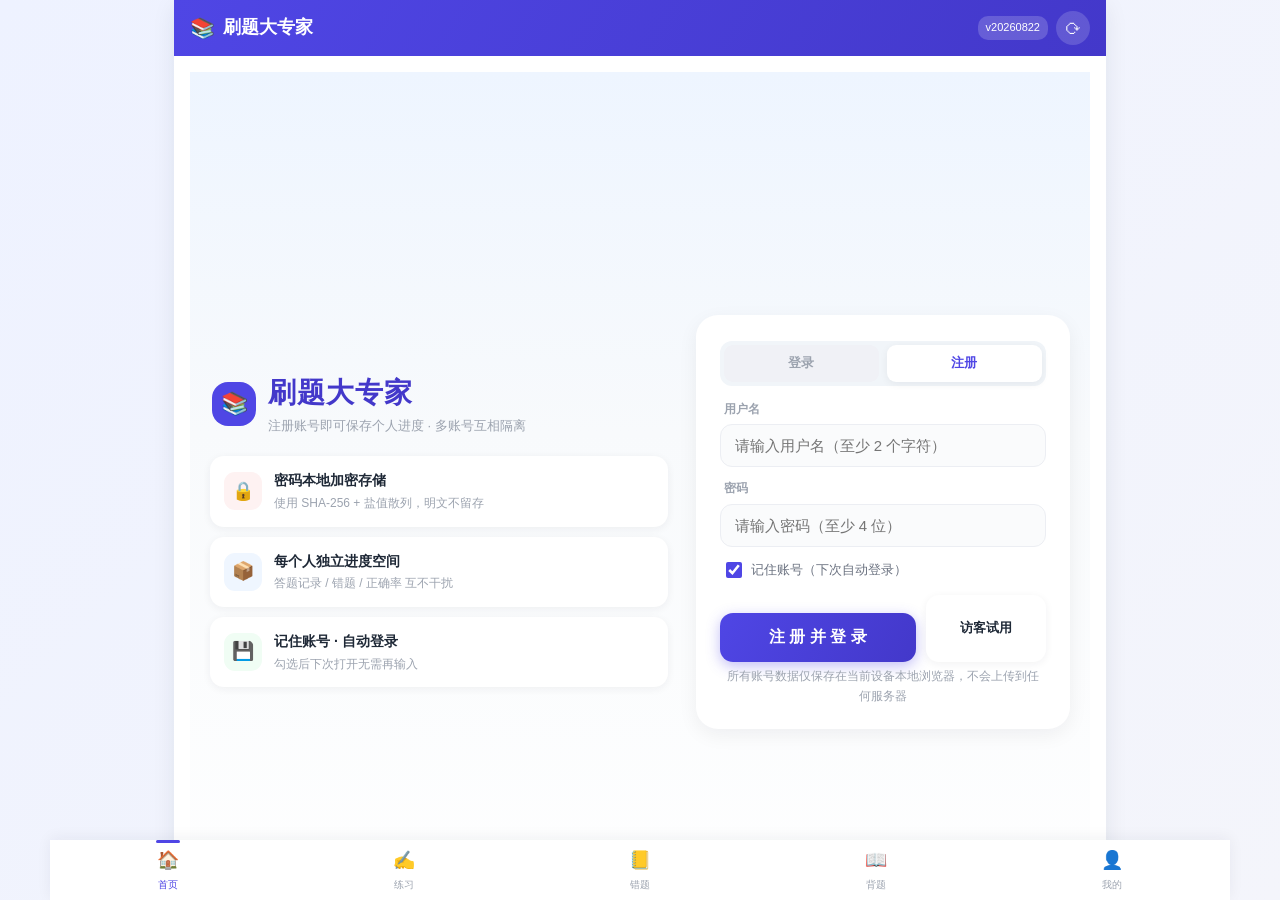
==== index.html @ a9d8f818 "feat: 我的账号中心 + 跨设备导出/导入 JSON + PC ≥1100px 全页面多列加宽（首页/配置/结果/错题/背题）+ sw v5 清缓存" ====
<!DOCTYPE html>
<html lang="zh-CN">
<head>
<meta charset="UTF-8">
<meta name="viewport" content="width=device-width, initial-scale=1.0, maximum-scale=1.0, user-scalable=no, viewport-fit=cover">
<meta name="theme-color" content="#4f46e5">
<meta name="apple-mobile-web-app-capable" content="yes">
<meta name="apple-mobile-web-app-status-bar-style" content="black-translucent">
<meta name="apple-mobile-web-app-title" content="刷题大专家">
<link rel="manifest" href="manifest.webmanifest">
<link rel="icon" href="data:image/svg+xml,<svg xmlns='http://www.w3.org/2000/svg' viewBox='0 0 100 100'><text y='.9em' font-size='90'>📚</text></svg>">
<title>刷题大专家</title>
<link rel="stylesheet" href="style.css">
</head>
<body>
<div id="app">
  <!-- 顶部栏 -->
  <header class="topbar">
    <div class="brand"><span class="logo">📚</span><span class="brand-name">刷题大专家</span></div>
    <div class="top-actions">
      <span id="db-version" class="version-tag" title="题库版本">v—</span>
      <span id="user-tag" class="version-tag" title="当前账号" style="display:none">访客</span>
      <button id="btn-sync" class="icon-btn" title="检查更新">⟳</button>
    </div>
  </header>

  <!-- 启动加载 -->
  <section id="view-splash" class="view active">
    <div class="splash">
      <div class="splash-ring"></div>
      <div class="splash-text" id="splash-text">正在加载题库…</div>
    </div>
  </section>

  <!-- 登录/注册页 -->
  <section id="view-login" class="view">
    <div class="acc-wrap">
      <div class="acc-grid">
        <div>
          <div class="acc-logo">
            <div class="li-ic">📚</div>
            <h1>刷题大专家<small>注册账号即可保存个人进度 · 多账号互相隔离</small></h1>
          </div>
          <div class="list-card" style="margin-top:14px">
            <div class="list-item"><div class="li-ic" style="background:#fef2f2">🔒</div><div class="li-main"><div class="li-title">密码本地加密存储</div><div class="li-sub">使用 SHA-256 + 盐值散列，明文不留存</div></div></div>
            <div class="list-item"><div class="li-ic" style="background:#eff6ff">📦</div><div class="li-main"><div class="li-title">每个人独立进度空间</div><div class="li-sub">答题记录 / 错题 / 正确率 互不干扰</div></div></div>
            <div class="list-item"><div class="li-ic" style="background:#f0fdf4">💾</div><div class="li-main"><div class="li-title">记住账号 · 自动登录</div><div class="li-sub">勾选后下次打开无需再输入</div></div></div>
          </div>
        </div>
        <div>
          <div class="acc-card">
            <div class="mode-tabs">
              <span class="chip active" data-mode="login">登录</span>
              <span class="chip" data-mode="register">注册</span>
            </div>
            <div class="acc-field">
              <label>用户名</label>
              <input id="acc-user" type="text" placeholder="请输入用户名（至少 2 个字符）" autocomplete="username">
            </div>
            <div class="acc-field">
              <label>密码</label>
              <input id="acc-pwd" type="password" placeholder="请输入密码（至少 4 位）" autocomplete="current-password">
            </div>
            <div class="acc-extra">
              <label class="rem"><input type="checkbox" id="acc-remember" checked>记住账号（下次自动登录）</label>
            </div>
            <div class="acc-actions">
              <button class="btn-primary" id="acc-submit">登 录</button>
              <button class="btn-ghost" id="acc-skip">访客试用</button>
            </div>
            <div id="account-switcher" class="switcher hidden"></div>
            <div class="acc-tip">所有账号数据仅保存在当前设备本地浏览器，不会上传到任何服务器</div>
          </div>
        </div>
      </div>
    </div>
  </section>

  <!-- 首页 -->
  <section id="view-home" class="view">
    <div class="home-stats" id="home-stats"></div>
    <div class="section-title">刷题模式</div>
    <div class="mode-grid">
      <div class="mode-card c1" data-mode="practice">
        <div class="mode-ic">✍️</div>
        <div class="mode-name">刷题练习</div>
        <div class="mode-desc">顺序/随机刷题</div>
      </div>
      <div class="mode-card c2" data-mode="smart">
        <div class="mode-ic">🧠</div>
        <div class="mode-name">智能练题</div>
        <div class="mode-desc">针对薄弱项</div>
      </div>
      <div class="mode-card c3" data-mode="wrong-train">
        <div class="mode-ic">🎯</div>
        <div class="mode-name">错题训练</div>
        <div class="mode-desc">只练错题</div>
      </div>
      <div class="mode-card c4" data-mode="memorize">
        <div class="mode-ic">📖</div>
        <div class="mode-name">背题模式</div>
        <div class="mode-desc">题干+答案翻卡</div>
      </div>
    </div>
    <div class="section-title">题库与记录</div>
    <div class="list-card" id="bank-list"></div>
    <div class="mode-grid" style="margin-top:12px">
      <div class="mode-card c5" data-mode="wrong-book">
        <div class="mode-ic">📒</div>
        <div class="mode-name">错题集</div>
        <div class="mode-desc" id="wrong-count-desc">0 道错题</div>
      </div>
      <div class="mode-card c6" data-mode="exam">
        <div class="mode-ic">📝</div>
        <div class="mode-name">模拟考试</div>
        <div class="mode-desc">50题随机测验</div>
      </div>
    </div>
  </section>

  <!-- 配置页（开始刷题前选择） -->
  <section id="view-setup" class="view">
    <div class="setup-head">
      <button class="back-btn" data-back="home">‹</button>
      <h2 id="setup-title">刷题练习</h2>
    </div>
    <div class="panel">
      <label class="field-label">选择题库</label>
      <select id="setup-bank" class="select"></select>
      <label class="field-label">题型</label>
      <div class="chip-row" id="setup-types"></div>
      <label class="field-label">出题方式</label>
      <div class="chip-row" id="setup-order">
        <span class="chip active" data-val="seq">顺序</span>
        <span class="chip" data-val="rand">随机</span>
      </div>
      <label class="field-label">题量 <span id="setup-count-val" class="muted">20</span></label>
      <input type="range" id="setup-count" min="5" max="100" step="5" value="20">
      <button class="btn-primary" id="setup-start">开始</button>
    </div>
  </section>

  <!-- 答题页 -->
  <section id="view-quiz" class="view">
    <div class="quiz-head">
      <button class="back-btn" data-back="home">‹</button>
      <div class="quiz-progress">
        <div class="qp-bar"><div id="qp-fill"></div></div>
        <div class="qp-text" id="qp-text">0 / 0</div>
      </div>
      <div class="quiz-score" id="quiz-score">—</div>
    </div>
    <div class="quiz-body" id="quiz-body"></div>
    <div class="quiz-foot">
      <button class="btn-ghost" id="q-prev">上一题</button>
      <button class="btn-primary" id="q-submit">提交</button>
      <button class="btn-primary hidden" id="q-next">下一题</button>
    </div>
  </section>

  <!-- 结果页 -->
  <section id="view-result" class="view">
    <div class="result-head">
      <div class="result-ring" id="result-ring"><span id="result-pct">0%</span></div>
      <div class="result-meta" id="result-meta"></div>
    </div>
    <div class="result-actions">
      <button class="btn-ghost" id="result-review">查看错题</button>
      <button class="btn-primary" id="result-again">再来一次</button>
    </div>
    <div class="section-title">本次错题</div>
    <div class="list-card" id="result-wrongs"></div>
  </section>

  <!-- 背题模式 -->
  <section id="view-memorize" class="view">
    <div class="quiz-head">
      <button class="back-btn" data-back="home">‹</button>
      <div class="quiz-progress"><div class="qp-bar"><div id="mem-fill"></div></div><div class="qp-text" id="mem-text">0 / 0</div></div>
      <div class="quiz-score">📖</div>
    </div>
    <div class="memorize-body" id="memorize-body"></div>
    <div class="quiz-foot">
      <button class="btn-ghost" id="mem-prev">上一页</button>
      <button class="btn-ghost" id="mem-mark">记不住</button>
      <button class="btn-primary" id="mem-next">下一页</button>
    </div>
  </section>

  <!-- 错题集 -->
  <section id="view-wrong" class="view">
    <div class="setup-head">
      <button class="back-btn" data-back="home">‹</button>
      <h2>错题集</h2>
      <button class="link-btn" id="wrong-clear">清空</button>
    </div>
    <div class="panel-filters">
      <select id="wrong-bank" class="select slim"></select>
    </div>
    <div class="list-card" id="wrong-list"></div>
    <div class="empty-tip hidden" id="wrong-empty">还没有错题，继续保持～</div>
  </section>

  <!-- 底部导航 -->
  <nav class="tabbar" id="tabbar">
    <div class="tab active" data-tab="home">🏠<span>首页</span></div>
    <div class="tab" data-tab="practice">✍️<span>练习</span></div>
    <div class="tab" data-tab="wrong-book">📒<span>错题</span></div>
    <div class="tab" data-tab="memorize">📖<span>背题</span></div>
    <div class="tab" data-tab="me">👤<span>我的</span></div>
  </nav>

  <!-- 更新弹窗 -->
  <div class="modal-mask hidden" id="update-modal">
    <div class="modal">
      <div class="modal-ic">🆕</div>
      <h3>发现新题库</h3>
      <p id="update-desc"></p>
      <div class="modal-actions">
        <button class="btn-ghost" id="update-later">稍后</button>
        <button class="btn-primary" id="update-now">立即更新</button>
      </div>
    </div>
  </div>

  <!-- 账号中心弹窗 -->
  <div class="modal-mask hidden" id="me-modal">
    <div class="modal wide" id="me-box">
      <div class="modal-ic">👤</div>
      <h3>账号中心</h3>
      <div id="me-desc" style="text-align:left;font-size:13px;color:var(--ink-2);line-height:1.7;margin:0 0 18px"></div>
      <div class="me-actions">
        <button class="btn-ghost" id="me-export">📤 导出所有数据</button>
        <label class="btn-ghost" for="me-import-file">📥 导入数据</label>
        <input id="me-import-file" type="file" accept=".json,application/json" style="display:none">
        <button class="btn-ghost" id="me-switch">切换账号</button>
        <button class="btn-primary" id="me-logout">退出登录</button>
      </div>
      <div style="font-size:12px;color:var(--ink-3);margin-top:14px;line-height:1.6">
        提示：导出的 JSON 文件包含所有账号的密码散列和答题进度，可用于在其他设备登录相同账号。请妥善保管文件。
      </div>
    </div>
  </div>

  <!-- Toast -->
  <div class="toast" id="toast"></div>
</div>
<script src="js/sql-wasm.js"></script>
<script src="js/db.js"></script>
<script src="js/store.js"></script>
<script src="js/app.js"></script>
</body>
</html>
---- style.css ----
/* ===== 刷题大专家 样式 ===== */
:root{
  --primary:#4f46e5; --primary-d:#4338ca; --primary-l:#eef2ff;
  --accent:#0ea5e9; --accent2:#10b981; --warn:#f59e0b; --danger:#ef4444;
  --bg:#f4f5fb; --card:#fff; --ink:#1f2937; --ink-2:#6b7280; --ink-3:#9ca3af;
  --line:#eceef3; --radius:18px; --shadow:0 6px 22px rgba(31,41,55,.08);
  --shadow-sm:0 2px 8px rgba(31,41,55,.06);
  --bar-h:60px; --top-h:56px;
  --font:-apple-system,BlinkMacSystemFont,"Segoe UI","Microsoft YaHei",Roboto,sans-serif;
}
*{box-sizing:border-box;-webkit-tap-highlight-color:transparent}
html,body{margin:0;padding:0;height:100%;background:var(--bg);color:var(--ink);
  font-family:var(--font);font-size:15px;line-height:1.55;-webkit-font-smoothing:antialiased}
button{font-family:inherit;cursor:pointer;border:none;background:none;color:inherit}
input,select{font-family:inherit;font-size:15px}
.hidden{display:none!important}
.muted{color:var(--ink-3);font-size:13px}

/* ============== 容器：手机端窄 / PC 端自适应宽 ============== */
#app{max-width:560px;margin:0 auto;min-height:100%;
  display:flex;flex-direction:column;position:relative;background:var(--bg)}
@media(min-width:760px){
  #app{max-width:820px;box-shadow:var(--shadow);background:#fff}
  body{display:flex;justify-content:center;background:linear-gradient(135deg,#eef2ff 0%,#f4f5fb 100%)}
}
@media(min-width:1100px){
  #app{max-width:1180px;background:#fff;border-radius:0}
  .view{padding:24px 28px calc(var(--bar-h) + 32px)}
}

/* 顶部栏 */
.topbar{height:var(--top-h);display:flex;align-items:center;justify-content:space-between;
  padding:0 16px;background:linear-gradient(120deg,var(--primary),var(--primary-d));
  color:#fff;position:sticky;top:0;z-index:20;padding-top:env(safe-area-inset-top)}
.brand{display:flex;align-items:center;gap:8px;font-weight:700;font-size:18px}
.brand .logo{font-size:20px}
.top-actions{display:flex;align-items:center;gap:8px}
.version-tag{font-size:11px;background:rgba(255,255,255,.18);padding:3px 8px;border-radius:10px;max-width:160px;overflow:hidden;text-overflow:ellipsis;white-space:nowrap}
.icon-btn{width:34px;height:34px;border-radius:50%;background:rgba(255,255,255,.16);
  color:#fff;font-size:18px;display:flex;align-items:center;justify-content:center}
.icon-btn:active{background:rgba(255,255,255,.3)}

/* 视图 */
.view{flex:1;display:none;padding:16px 16px calc(var(--bar-h) + 24px);overflow-y:auto;
  animation:fade .25s ease}
.view.active{display:block}
@keyframes fade{from{opacity:0;transform:translateY(6px)}to{opacity:1;transform:none}}

/* 启动屏 */
#view-splash{display:none;align-items:center;justify-content:center}
#view-splash.active{display:flex}
.splash{display:flex;flex-direction:column;align-items:center;gap:18px}
.splash-ring{width:46px;height:46px;border:4px solid #dce3ff;border-top-color:var(--primary);
  border-radius:50%;animation:spin .8s linear infinite}
@keyframes spin{to{transform:rotate(360deg)}}
.splash-text{color:var(--ink-2);font-size:14px}

/* 登录页 */
.login-wrap{display:flex;justify-content:center;align-items:center;min-height:calc(100vh - var(--top-h) - var(--bar-h) - 48px);padding:20px 0}
.login-card{max-width:420px;width:100%}
.input{width:100%;padding:11px 12px;border:1.5px solid var(--line);border-radius:12px;background:#fff;outline:none;transition:border-color .15s}
.input:focus{border-color:var(--primary);background:var(--primary-l)}
.checkbox-row{display:flex;align-items:center;gap:8px;font-size:13px;color:var(--ink-2);cursor:pointer;user-select:none}
.checkbox-row input{accent-color:var(--primary);width:16px;height:16px}
.acc-switcher{margin-top:14px;padding-top:14px;border-top:1px dashed var(--line)}
.acc-switcher .sw-title{font-size:12px;color:var(--ink-3);margin-bottom:8px}
.acc-switcher .sw-list{display:flex;flex-wrap:wrap;gap:8px}
.acc-switcher .sw-chip{padding:6px 12px;border:1px solid var(--line);border-radius:20px;cursor:pointer;font-size:13px;background:#fff;display:flex;align-items:center;gap:6px}
.acc-switcher .sw-chip:hover{border-color:var(--primary);color:var(--primary)}
.acc-switcher .sw-chip .sw-x{color:var(--ink-3);font-size:14px;margin-left:4px}
.acc-switcher .sw-chip .sw-x:hover{color:var(--danger)}

/* 首页统计卡 */
.home-stats{display:flex;gap:10px;margin-bottom:14px}
.stat-card{flex:1;background:var(--card);border-radius:14px;padding:12px 8px;text-align:center;
  box-shadow:var(--shadow-sm)}
.stat-card .num{font-size:22px;font-weight:800;color:var(--primary)}
.stat-card .lbl{font-size:11px;color:var(--ink-2);margin-top:2px}
.stat-card.green .num{color:var(--accent2)}
.stat-card.orange .num{color:var(--warn)}
@media(min-width:1100px){
  .home-stats .stat-card{padding:18px 10px}
  .home-stats .num{font-size:28px}
}

.section-title{font-size:13px;color:var(--ink-2);font-weight:600;margin:18px 2px 10px}
.mode-grid{display:grid;grid-template-columns:1fr 1fr;gap:12px}
@media(min-width:1100px){
  .mode-grid{grid-template-columns:repeat(3,1fr);gap:16px}
}
.mode-card{background:var(--card);border-radius:var(--radius);padding:16px 14px;cursor:pointer;
  box-shadow:var(--shadow-sm);transition:transform .15s,box-shadow .15s;position:relative;overflow:hidden}
.mode-card:hover{box-shadow:var(--shadow);transform:translateY(-1px)}
.mode-card:active{transform:scale(.97)}
.mode-card::after{content:"";position:absolute;right:-20px;top:-20px;width:60px;height:60px;
  border-radius:50%;opacity:.12}
.mode-card .mode-ic{font-size:26px}
.mode-card .mode-name{font-weight:700;margin-top:8px;font-size:15px}
.mode-card .mode-desc{font-size:12px;color:var(--ink-3);margin-top:2px}
.mode-card.c1::after{background:var(--primary)}.mode-card.c1 .mode-name{color:var(--primary)}
.mode-card.c2::after{background:var(--accent)}.mode-card.c2 .mode-name{color:var(--accent)}
.mode-card.c3::after{background:var(--danger)}.mode-card.c3 .mode-name{color:var(--danger)}
.mode-card.c4::after{background:var(--accent2)}.mode-card.c4 .mode-name{color:var(--accent2)}
.mode-card.c5::after{background:var(--warn)}.mode-card.c5 .mode-name{color:var(--warn)}
.mode-card.c6::after{background:#8b5cf6}.mode-card.c6 .mode-name{color:#8b5cf6}

/* 列表卡 */
.list-card{display:flex;flex-direction:column;gap:10px}
.list-item{background:var(--card);border-radius:14px;padding:14px;box-shadow:var(--shadow-sm);
  display:flex;align-items:center;gap:12px}
.list-item .li-ic{width:38px;height:38px;border-radius:11px;display:flex;align-items:center;
  justify-content:center;font-size:18px;background:var(--primary-l)}
.list-item .li-main{flex:1;min-width:0}
.list-item .li-title{font-weight:600;font-size:14px;overflow:hidden;text-overflow:ellipsis;white-space:nowrap}
.list-item .li-sub{font-size:12px;color:var(--ink-3);margin-top:2px}
.list-item .li-right{font-size:13px;color:var(--primary);font-weight:600}
.progress-mini{height:5px;background:#eef0f5;border-radius:3px;margin-top:6px;overflow:hidden}
.progress-mini i{display:block;height:100%;background:linear-gradient(90deg,var(--primary),var(--accent));border-radius:3px}

/* 配置页 */
.setup-head{display:flex;align-items:center;gap:10px;margin-bottom:14px}
.setup-head h2{margin:0;font-size:17px;flex:1}
.back-btn{width:34px;height:34px;border-radius:50%;background:var(--card);font-size:22px;
  display:flex;align-items:center;justify-content:center;box-shadow:var(--shadow-sm);color:var(--ink)}
.link-btn{color:var(--primary);font-size:13px}
.panel{background:var(--card);border-radius:var(--radius);padding:16px;box-shadow:var(--shadow-sm)}
.field-label{display:block;font-size:13px;color:var(--ink-2);margin:12px 0 8px;font-weight:600}
.field-label:first-child{margin-top:0}
.select{width:100%;padding:11px 12px;border:1.5px solid var(--line);border-radius:12px;background:#fff;appearance:none;
  background-image:url("data:image/svg+xml,%3Csvg xmlns='http://www.w3.org/2000/svg' width='12' height='8' viewBox='0 0 12 8'%3E%3Cpath d='M1 1l5 5 5-5' stroke='%239ca3af' stroke-width='2' fill='none'/%3E%3C/svg%3E");
  background-repeat:no-repeat;background-position:right 14px center}
.select.slim{padding:7px 10px;font-size:13px}
.chip-row{display:flex;flex-wrap:wrap;gap:8px}
.chip{padding:7px 14px;border-radius:20px;background:#f0f1f6;color:var(--ink-2);font-size:13px;cursor:pointer;transition:all .15s}
.chip.active{background:var(--primary);color:#fff}
input[type=range]{width:100%;accent-color:var(--primary)}

/* 按钮 */
.btn-primary{width:100%;padding:14px;border-radius:13px;background:linear-gradient(120deg,var(--primary),var(--primary-d));
  color:#fff;font-size:16px;font-weight:700;margin-top:18px;box-shadow:0 4px 14px rgba(79,70,229,.35)}
.btn-primary:active{transform:scale(.98)}
.btn-primary:disabled{opacity:.5}
.btn-ghost{padding:11px 18px;border-radius:13px;background:var(--card);color:var(--ink);font-weight:600;
  box-shadow:var(--shadow-sm)}
.btn-ghost:active{transform:scale(.97)}

/* ============== 答题页（手机）+ 大屏双栏 ============== */
.quiz-head{display:flex;align-items:center;gap:10px;margin:-2px -4px 14px;position:sticky;top:0;
  background:var(--bg);padding:6px 4px;z-index:5}
@media(min-width:1100px){
  .quiz-head{background:#fff}
}
.quiz-progress{flex:1}
.qp-bar{height:8px;background:#e6e8f0;border-radius:5px;overflow:hidden}
.qp-bar>div{height:100%;width:0;background:linear-gradient(90deg,var(--primary),var(--accent));transition:width .3s}
.qp-text{font-size:12px;color:var(--ink-2);margin-top:4px}
.quiz-score{font-size:13px;font-weight:700;color:var(--primary);min-width:38px;text-align:right}
.quiz-body{display:flex;flex-direction:column;gap:14px}
.q-meta{font-size:12px;color:var(--ink-3);display:flex;gap:8px;align-items:center;flex-wrap:wrap}
.q-meta .tag{padding:2px 8px;border-radius:8px;background:var(--primary-l);color:var(--primary);font-weight:600}
.q-stem{font-size:16px;line-height:1.7;font-weight:600;color:var(--ink)}
.opt{display:flex;gap:10px;padding:13px;border-radius:13px;background:var(--card);box-shadow:var(--shadow-sm);
  cursor:pointer;transition:all .15s;align-items:flex-start;border:1.5px solid transparent}
.opt:hover{border-color:var(--primary-l);transform:translateX(2px)}
.opt:active{transform:scale(.99)}
.opt .opt-key{width:26px;height:26px;border-radius:50%;border:1.5px solid var(--line);display:flex;
  align-items:center;justify-content:center;font-weight:700;font-size:13px;color:var(--ink-2);flex-shrink:0}
.opt .opt-txt{flex:1;font-size:14px;line-height:1.5}
.opt.selected{border-color:var(--primary);background:var(--primary-l)}
.opt.selected .opt-key{background:var(--primary);color:#fff;border-color:var(--primary)}
.opt.correct{border-color:var(--accent2);background:#ecfdf5}
.opt.correct .opt-key{background:var(--accent2);color:#fff;border-color:var(--accent2)}
.opt.wrong{border-color:var(--danger);background:#fef2f2}
.opt.wrong .opt-key{background:var(--danger);color:#fff;border-color:var(--danger)}
.opt.disabled{pointer-events:none}
.analysis{background:var(--card);border-radius:13px;padding:14px;box-shadow:var(--shadow-sm);
  border-left:3px solid var(--accent)}
.analysis .an-title{font-size:13px;font-weight:700;color:var(--accent);margin-bottom:6px}
.analysis .an-body{font-size:13px;color:var(--ink-2);line-height:1.6;white-space:pre-wrap}
.quiz-foot{display:flex;gap:10px;margin-top:18px}
.quiz-foot .btn-primary,.quiz-foot .btn-ghost{flex:1;margin-top:0}

/* PC 大屏答题页左右分栏：左题右答题卡 */
@media(min-width:1100px){
  #view-quiz{display:none}
  #view-quiz.active{display:grid;grid-template-columns:1fr 280px;gap:24px;align-items:start}
  #view-quiz > .quiz-head{grid-column:1/3}
  #view-quiz > #quiz-body{grid-column:1}
  #view-quiz > .quiz-foot{grid-column:2;grid-row:2;position:sticky;top:calc(var(--top-h) + 16px);flex-direction:column;gap:8px;margin-top:0}
  #view-quiz > .quiz-foot .btn-primary,
  #view-quiz > .quiz-foot .btn-ghost{width:100%;padding:14px}
  /* 答题卡 (JS 动态注入) */
  .answer-sheet{grid-column:2;background:var(--card);border-radius:14px;padding:16px;
    box-shadow:var(--shadow-sm);position:sticky;top:calc(var(--top-h) + 16px)}
  .answer-sheet h4{margin:0 0 12px;font-size:15px}
  .answer-sheet .as-summary{display:flex;gap:8px;flex-wrap:wrap;margin-bottom:14px;font-size:12px;color:var(--ink-2)}
  .answer-sheet .as-grid{display:grid;grid-template-columns:repeat(6,1fr);gap:6px}
  .answer-sheet .as-cell{aspect-ratio:1/1;border-radius:8px;display:flex;align-items:center;justify-content:center;font-weight:700;font-size:13px;background:#f0f1f6;color:var(--ink-2);cursor:pointer;transition:all .1s;border:2px solid transparent}
  .answer-sheet .as-cell.active{border-color:var(--primary);color:var(--primary);background:var(--primary-l)}
  .answer-sheet .as-cell.correct{background:var(--accent2);color:#fff}
  .answer-sheet .as-cell.wrong{background:var(--danger);color:#fff}
  /* 选项字体稍微调大 */
  .opt{padding:14px 16px}
  .opt .opt-txt{font-size:15px;line-height:1.65}
  .q-stem{font-size:18px;line-height:1.8}
  .analysis .an-body{font-size:14px}
}

/* 结果页 */
.result-head{display:flex;flex-direction:column;align-items:center;gap:8px;padding:20px 0}
.result-ring{width:120px;height:120px;border-radius:50%;background:conic-gradient(var(--accent2) 0deg,var(--accent2) 0deg,#eef0f5 0deg);
  display:flex;align-items:center;justify-content:center;position:relative}
.result-ring::before{content:"";position:absolute;inset:10px;background:var(--bg);border-radius:50%}
@media(min-width:1100px){
  .result-ring::before{background:#fff}
}
.result-ring span{position:relative;font-size:26px;font-weight:800;color:var(--accent2)}
.result-meta{font-size:13px;color:var(--ink-2)}
.result-actions{display:flex;gap:10px;margin:18px 0}
.result-actions button{flex:1;margin-top:0}
@media(min-width:1100px){
  .result-ring{width:160px;height:160px}
  .result-ring span{font-size:34px}
}

/* ============== 背题模式（手机）+ PC 大屏加宽 ============== */
.memorize-body{display:flex;flex-direction:column;gap:14px}
.mem-card{background:var(--card);border-radius:var(--radius);padding:18px;box-shadow:var(--shadow);
  position:relative;overflow:hidden;display:flex !important;flex-direction:column !important;gap:12px !important}
.mem-card .mem-tag{align-self:flex-start;font-size:12px;padding:4px 10px;border-radius:8px;
  background:var(--primary-l);color:var(--primary);font-weight:600;max-width:100%;
  white-space:nowrap;overflow:hidden;text-overflow:ellipsis}
.mem-stem{font-size:16px;font-weight:700;line-height:1.7}
.mem-divider{height:1px;background:var(--line);margin:14px 0}
.mem-label{font-size:12px;color:var(--accent2);font-weight:700;margin-bottom:6px}
.mem-answer{font-size:15px;line-height:1.7}
.mem-analysis{font-size:13px;color:var(--ink-2);line-height:1.6;white-space:pre-wrap;margin-top:8px}
@media(min-width:1100px){
  #view-memorize{display:none}
  #view-memorize.active{display:block;max-width:900px;margin:0 auto}
  .mem-card{padding:28px 32px}
  .mem-stem{font-size:20px;line-height:1.8}
  .mem-answer{font-size:16px;line-height:1.85}
  .mem-tag{font-size:13px;padding:5px 12px}
}

/* 空提示 */
.empty-tip{text-align:center;color:var(--ink-3);padding:40px 0;font-size:14px}
.panel-filters{margin-bottom:12px}

/* 底部导航 */
.tabbar{position:fixed;bottom:0;left:0;right:0;max-width:560px;margin:0 auto;display:flex;
  background:#fff;box-shadow:0 -2px 14px rgba(31,41,55,.06);height:var(--bar-h);
  z-index:30;padding-bottom:env(safe-area-inset-bottom)}
@media(min-width:760px){.tabbar{max-width:820px}}
@media(min-width:1100px){.tabbar{max-width:1180px}}
.tab{flex:1;display:flex;flex-direction:column;align-items:center;justify-content:center;gap:2px;
  font-size:18px;color:var(--ink-3);position:relative;cursor:pointer;transition:color .15s}
.tab span{font-size:10px}
.tab:hover{color:var(--primary-d)}
.tab.active{color:var(--primary)}
.tab.active::before{content:"";position:absolute;top:0;width:24px;height:3px;border-radius:2px;background:var(--primary)}

/* 弹窗 */
.modal-mask{position:fixed;inset:0;background:rgba(17,24,39,.5);z-index:50;display:flex;
  align-items:center;justify-content:center;padding:24px}
.modal{background:#fff;border-radius:22px;padding:24px;max-width:340px;width:100%;text-align:center;
  animation:pop .3s}
@keyframes pop{from{transform:scale(.9);opacity:0}to{transform:scale(1);opacity:1}}
.modal-ic{font-size:40px}
.modal h3{margin:10px 0 6px;font-size:18px}
.modal p{color:var(--ink-2);font-size:13px;margin:0 0 18px;line-height:1.6}
.modal-actions{display:flex;gap:10px}
.modal-actions button{flex:1;margin:0}

/* Toast */
.toast{position:fixed;left:50%;bottom:calc(var(--bar-h) + 16px);transform:translateX(-50%) translateY(20px);
  background:rgba(31,41,55,.92);color:#fff;padding:10px 18px;border-radius:24px;font-size:13px;
  opacity:0;pointer-events:none;transition:all .25s;z-index:60;max-width:80%}
.toast.show{opacity:1;transform:translateX(-50%) translateY(0)}

/* 选项内 inline 正误标 */
.opt .mark{margin-left:auto;font-size:16px;align-self:center}
.opt.correct .mark::after{content:"✓";color:var(--accent2)}
.opt.wrong .mark::after{content:"✗";color:var(--danger)}

/* ============ 登录/注册页 ============ */
.acc-wrap{padding:32px 20px;min-height:100vh;display:flex;flex-direction:column;
  background:linear-gradient(180deg,#eef5ff 0%,#f8fafc 40%,#fff 100%);gap:16px}
.acc-logo{display:flex;align-items:center;gap:12px;padding:14px 2px 4px}
.acc-logo .li-ic{background:var(--primary);color:#fff;border-radius:16px;width:44px;height:44px;
  display:flex;align-items:center;justify-content:center;font-size:22px}
.acc-logo h1{font-size:22px;margin:0;color:var(--primary-d);letter-spacing:1px}
.acc-logo h1 small{display:block;font-size:12px;color:var(--ink-3);font-weight:500;letter-spacing:0;margin-top:2px}
.acc-card{background:#fff;border-radius:18px;padding:20px 18px 18px;box-shadow:0 6px 20px rgba(17,24,39,.06)}
.mode-tabs{display:flex;gap:8px;margin-bottom:14px;background:#f1f5f9;border-radius:12px;padding:4px}
.mode-tabs .chip{flex:1;text-align:center;padding:8px 0;font-size:13px;border-radius:9px;cursor:pointer;
  color:var(--ink-3);font-weight:600;transition:all .2s}
.mode-tabs .chip.active{background:#fff;color:var(--primary);box-shadow:0 2px 8px rgba(17,24,39,.06)}
.acc-field{display:flex;flex-direction:column;gap:6px;margin-bottom:12px}
.acc-field label{font-size:12px;color:var(--ink-3);font-weight:600;padding-left:4px}
.acc-field input{width:100%;padding:12px 14px;border-radius:12px;border:1px solid var(--line);background:#fafbfc;
  font-size:15px;outline:none;transition:border-color .15s,background .15s;box-sizing:border-box}
.acc-field input:focus{border-color:var(--primary);background:#fff}
.acc-extra{display:flex;align-items:center;justify-content:space-between;margin:2px 2px 14px;flex-wrap:wrap;gap:8px}
.acc-extra .rem{display:flex;align-items:center;gap:6px;font-size:13px;color:var(--ink-2);cursor:pointer}
.acc-extra .rem input{width:16px;height:16px;accent-color:var(--primary)}
.acc-actions{display:flex;gap:10px}
.acc-actions .btn-primary{flex:2}.acc-actions .btn-ghost{flex:1}

.switcher{margin-top:4px;padding:12px 14px;background:#fff;border-radius:16px;
  box-shadow:0 6px 20px rgba(17,24,39,.05)}
.switcher.hidden{display:none}
.sw-title{font-size:12px;color:var(--ink-3);font-weight:600;margin-bottom:8px;padding-left:4px}
.sw-list{display:flex;flex-wrap:wrap;gap:8px}
.sw-chip{padding:8px 12px;background:var(--primary-l);color:var(--primary-d);border-radius:999px;
  font-size:13px;font-weight:600;cursor:pointer;transition:transform .1s,background .15s}
.sw-chip:hover{transform:translateY(-1px);background:var(--primary);color:#fff}

.acc-tip{margin-top:4px;font-size:12px;color:var(--ink-3);text-align:center;padding:0 6px;line-height:1.7}

/* PC 大屏登录页 */
@media(min-width:1100px){
  .acc-wrap{max-width:900px;margin:0 auto;justify-content:center;min-height:100vh}
  .acc-grid{display:grid;grid-template-columns:1.1fr .9fr;gap:28px;align-items:center}
  .acc-logo{margin-bottom:16px}
  .acc-logo h1{font-size:28px}
  .acc-logo h1 small{font-size:13px}
  .acc-card{padding:26px 24px 22px;border-radius:22px}
  .switcher{padding:14px 18px}
}

/* ============ 答题卡（PC 端）============ */
.answer-sheet{display:none}
@media(min-width:1100px){
  .answer-sheet{display:block;margin:0 auto 16px;max-width:1080px;background:#fff;
    border-radius:18px;padding:18px 22px 20px;box-shadow:0 6px 20px rgba(17,24,39,.06)}
  .answer-sheet h4{margin:0 0 10px;font-size:14px;color:var(--ink-2);font-weight:700}
  .as-summary{display:flex;gap:18px;font-size:13px;font-weight:600;margin-bottom:12px;color:var(--ink-3)}
  .as-grid{display:grid;grid-template-columns:repeat(auto-fill,minmax(38px,1fr));gap:8px}
  .as-cell{height:38px;border-radius:10px;background:#f1f5f9;display:flex;align-items:center;justify-content:center;
    font-size:13px;font-weight:700;color:var(--ink-3);cursor:pointer;transition:all .12s;user-select:none}
  .as-cell:hover{transform:translateY(-1px);background:#e2e8f0}
  .as-cell.active{outline:2px solid var(--primary);outline-offset:1px;background:var(--primary-l);color:var(--primary-d)}
  .as-cell.correct{background:#dcfce7;color:#15803d}
  .as-cell.wrong{background:#fee2e2;color:#b91c1c}
  .as-cell.correct.active{outline-color:#15803d}
  .as-cell.wrong.active{outline-color:#b91c1c}
}

/* ============ 账号中心 modal ============ */
.modal.wide{max-width:480px}
.modal.wide h3{color:var(--primary-d)}
.me-actions{display:grid;grid-template-columns:1fr 1fr;gap:10px}
.me-actions .btn-ghost,.me-actions .btn-primary{margin-top:0;padding:11px 10px;width:100%;font-size:14px;display:flex;align-items:center;justify-content:center;gap:6px}
.me-actions .btn-primary{grid-column:1 / -1;padding:13px}
@media(min-width:1100px){
  .modal.wide{max-width:560px;padding:28px}
  .me-actions{grid-template-columns:1fr 1fr 1fr}
  .me-actions .btn-primary{grid-column:3 / 4}
}

/* ============ PC ≥1100px 全页面加宽 & 多列 ============ */
@media(min-width:1100px){
  /* 视图内 padding 更大：外层已经在顶部 .view 设置 24/28px，这里主要加宽内部组件 */
  .section-title{font-size:14px;margin:22px 2px 12px}

  /* 首页：顶部统计 + 模式卡片 4 列 + 题库列表 2 列 */
  .home-stats{gap:16px}
  .home-stats .stat-card{padding:22px 14px;border-radius:18px}
  .home-stats .num{font-size:32px}
  .home-stats .lbl{font-size:13px}

  .mode-grid{grid-template-columns:repeat(4,1fr);gap:16px}
  .mode-card{padding:20px 18px;border-radius:20px}
  .mode-card .mode-ic{font-size:30px}
  .mode-card .mode-name{font-size:17px;margin-top:10px}
  .mode-card .mode-desc{font-size:13px;margin-top:4px}

  /* 题库列表 2 列 */
  #bank-list.list-card{display:grid;grid-template-columns:1fr 1fr;gap:14px}
  #bank-list .list-item{padding:18px;border-radius:18px}
  #bank-list .li-ic{width:44px;height:44px;border-radius:13px;font-size:20px}
  #bank-list .li-title{font-size:15px}

  /* 配置页：panel 两栏 */
  #view-setup .panel{display:grid;grid-template-columns:1fr 1fr;gap:0 28px;padding:22px 24px;border-radius:20px}
  #view-setup .field-label{margin-top:0}
  #view-setup .select,#view-setup input[type=range],#view-setup .chip-row,#view-setup #setup-count-val{grid-column:1 / -1}
  #view-setup .field-label:nth-of-type(1),
  #view-setup #setup-bank{grid-column:1}
  #view-setup .field-label:nth-of-type(2),
  #view-setup #setup-types{grid-column:2}
  #view-setup .setup-head h2{font-size:20px}
  #view-setup #setup-start{grid-column:1 / -1;margin-top:6px;padding:16px;font-size:17px}
  #view-setup .select,#view-setup .input{padding:14px 16px;font-size:15px;border-radius:14px}

  /* 结果页：头部左右横排，错题列表 2 列 */
  .result-head{display:grid;grid-template-columns:auto 1fr;gap:28px;padding:24px 0;align-items:center}
  .result-ring{width:180px;height:180px}
  .result-ring span{font-size:40px}
  .result-meta{font-size:16px;text-align:left}
  .result-actions{grid-column:2;justify-content:flex-start}

  #result-wrongs.list-card{display:grid;grid-template-columns:1fr 1fr;gap:14px}
  #result-wrongs .list-item{border-radius:16px}

  /* 错题集：2 列列表 */
  #wrong-list.list-card{display:grid;grid-template-columns:1fr 1fr;gap:14px}
  #wrong-list .list-item{border-radius:16px;padding:16px}

  /* 背题卡片更宽、更大 */
  #view-memorize{display:none}
  #view-memorize.active{display:block;max-width:1100px;margin:0 auto}
  .mem-card{padding:32px 36px}
  .mem-stem{font-size:22px;line-height:1.8}
  .mem-answer{font-size:17px;line-height:1.9}
  .mem-tag{font-size:13px;padding:6px 14px}
  .mem-analysis{font-size:14px}
}
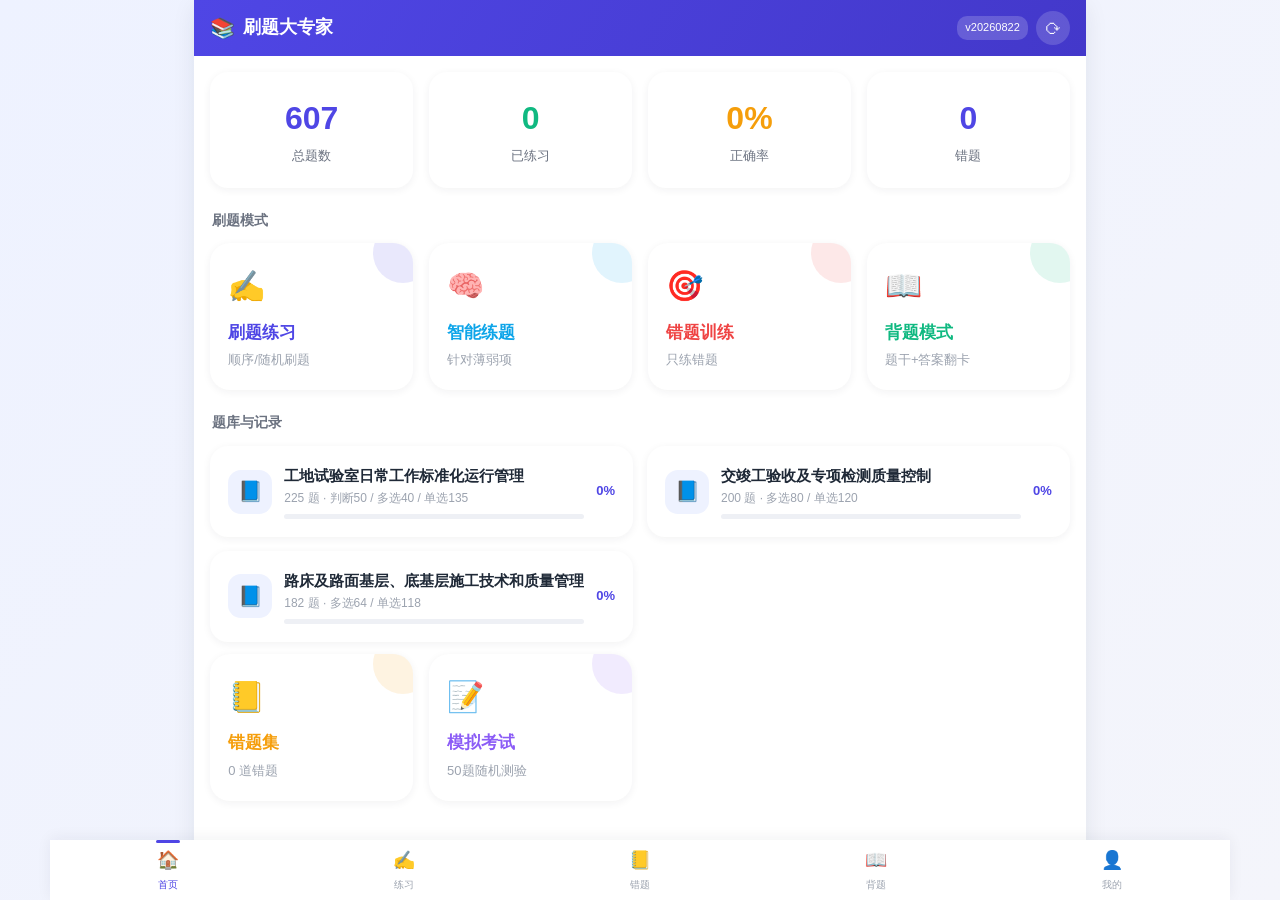
==== commit 59c47b3f: "feat: 账号中心改为独立视图+未登录可刷题+SW v9" ====
--- a/index.html
+++ b/index.html
@@ -4,6 +4,7 @@
 <meta charset="UTF-8">
 <meta name="viewport" content="width=device-width, initial-scale=1.0, maximum-scale=1.0, user-scalable=no, viewport-fit=cover">
 <meta name="theme-color" content="#4f46e5">
+<meta name="description" content="刷题大专家 - 毕节南环试验考试刷题App，支持练习、智能练题、错题训练、背题模式与云端同步">
 <meta name="apple-mobile-web-app-capable" content="yes">
 <meta name="apple-mobile-web-app-status-bar-style" content="black-translucent">
 <meta name="apple-mobile-web-app-title" content="刷题大专家">
@@ -129,7 +130,7 @@
       <select id="setup-bank" class="select"></select>
       <label class="field-label">题型</label>
       <div class="chip-row" id="setup-types"></div>
-      <label class="field-label">出题方式</label>
+      <label class="field-label" id="label-order">出题方式</label>
       <div class="chip-row" id="setup-order">
         <span class="chip active" data-val="seq">顺序</span>
         <span class="chip" data-val="rand">随机</span>
@@ -223,24 +224,26 @@
     </div>
   </div>
 
-  <!-- 账号中心弹窗 -->
-  <div class="modal-mask hidden" id="me-modal">
-    <div class="modal wide" id="me-box">
-      <div class="modal-ic">👤</div>
-      <h3>账号中心</h3>
-      <div id="me-desc" style="text-align:left;font-size:13px;color:var(--ink-2);line-height:1.7;margin:0 0 18px"></div>
-      <div class="me-actions">
-        <button class="btn-ghost" id="me-export">📤 导出所有数据</button>
-        <label class="btn-ghost" for="me-import-file">📥 导入数据</label>
-        <input id="me-import-file" type="file" accept=".json,application/json" style="display:none">
-        <button class="btn-ghost" id="me-switch">切换账号</button>
-        <button class="btn-primary" id="me-logout">退出登录</button>
-      </div>
-      <div style="font-size:12px;color:var(--ink-3);margin-top:14px;line-height:1.6">
-        提示：导出的 JSON 文件包含所有账号的密码散列和答题进度，可用于在其他设备登录相同账号。请妥善保管文件。
-      </div>
-    </div>
-  </div>
+  <!-- 账号中心（独立视图，未登录也可进入） -->
+  <section id="view-me" class="view">
+    <h2 style="font-size:20px;margin:4px 0 16px;color:var(--ink)">👤 账号中心</h2>
+    <div id="me-desc" style="font-size:13px;color:var(--ink-2);line-height:1.7;margin:0 0 18px"></div>
+    <div style="font-size:12px;color:var(--ink-2);margin-bottom:12px;padding:10px 12px;border-radius:10px;background:var(--primary-l);line-height:1.7">
+      <b id="me-cloud-state">☁️ 云端同步：</b><span id="me-cloud-detail">未登录</span>
+    </div>
+    <div class="me-actions">
+      <button class="btn-ghost" id="me-cloud-push">☁️ 立即同步到云端</button>
+      <button class="btn-ghost" id="me-cloud-pull">⤵️ 拉取并合并云端进度</button>
+      <button class="btn-ghost" id="me-export">📤 导出所有数据</button>
+      <label class="btn-ghost" for="me-import-file">📥 导入数据</label>
+      <input id="me-import-file" type="file" accept=".json,application/json" style="display:none">
+      <button class="btn-ghost" id="me-switch">切换账号</button>
+      <button class="btn-primary" id="me-logout">退出登录</button>
+    </div>
+    <div style="font-size:12px;color:var(--ink-3);margin-top:14px;line-height:1.6">
+      说明：已接入 Supabase 免费云端数据库。<b>登录后每 60 秒自动备份一次进度到云端</b>；在电脑注册的账号，手机登录同一账号会自动拉取密码和进度；离线时先用本地，联网后再次同步即可。未登录可正常刷题，但进度不会上传云端。
+    </div>
+  </section>
 
   <!-- Toast -->
   <div class="toast" id="toast"></div>
--- a/style.css
+++ b/style.css
@@ -55,21 +55,6 @@
 @keyframes spin{to{transform:rotate(360deg)}}
 .splash-text{color:var(--ink-2);font-size:14px}
 
-/* 登录页 */
-.login-wrap{display:flex;justify-content:center;align-items:center;min-height:calc(100vh - var(--top-h) - var(--bar-h) - 48px);padding:20px 0}
-.login-card{max-width:420px;width:100%}
-.input{width:100%;padding:11px 12px;border:1.5px solid var(--line);border-radius:12px;background:#fff;outline:none;transition:border-color .15s}
-.input:focus{border-color:var(--primary);background:var(--primary-l)}
-.checkbox-row{display:flex;align-items:center;gap:8px;font-size:13px;color:var(--ink-2);cursor:pointer;user-select:none}
-.checkbox-row input{accent-color:var(--primary);width:16px;height:16px}
-.acc-switcher{margin-top:14px;padding-top:14px;border-top:1px dashed var(--line)}
-.acc-switcher .sw-title{font-size:12px;color:var(--ink-3);margin-bottom:8px}
-.acc-switcher .sw-list{display:flex;flex-wrap:wrap;gap:8px}
-.acc-switcher .sw-chip{padding:6px 12px;border:1px solid var(--line);border-radius:20px;cursor:pointer;font-size:13px;background:#fff;display:flex;align-items:center;gap:6px}
-.acc-switcher .sw-chip:hover{border-color:var(--primary);color:var(--primary)}
-.acc-switcher .sw-chip .sw-x{color:var(--ink-3);font-size:14px;margin-left:4px}
-.acc-switcher .sw-chip .sw-x:hover{color:var(--danger)}
-
 /* 首页统计卡 */
 .home-stats{display:flex;gap:10px;margin-bottom:14px}
 .stat-card{flex:1;background:var(--card);border-radius:14px;padding:12px 8px;text-align:center;
@@ -78,16 +63,9 @@
 .stat-card .lbl{font-size:11px;color:var(--ink-2);margin-top:2px}
 .stat-card.green .num{color:var(--accent2)}
 .stat-card.orange .num{color:var(--warn)}
-@media(min-width:1100px){
-  .home-stats .stat-card{padding:18px 10px}
-  .home-stats .num{font-size:28px}
-}
 
 .section-title{font-size:13px;color:var(--ink-2);font-weight:600;margin:18px 2px 10px}
 .mode-grid{display:grid;grid-template-columns:1fr 1fr;gap:12px}
-@media(min-width:1100px){
-  .mode-grid{grid-template-columns:repeat(3,1fr);gap:16px}
-}
 .mode-card{background:var(--card);border-radius:var(--radius);padding:16px 14px;cursor:pointer;
   box-shadow:var(--shadow-sm);transition:transform .15s,box-shadow .15s;position:relative;overflow:hidden}
 .mode-card:hover{box-shadow:var(--shadow);transform:translateY(-1px)}
@@ -189,16 +167,7 @@
   #view-quiz > .quiz-foot{grid-column:2;grid-row:2;position:sticky;top:calc(var(--top-h) + 16px);flex-direction:column;gap:8px;margin-top:0}
   #view-quiz > .quiz-foot .btn-primary,
   #view-quiz > .quiz-foot .btn-ghost{width:100%;padding:14px}
-  /* 答题卡 (JS 动态注入) */
-  .answer-sheet{grid-column:2;background:var(--card);border-radius:14px;padding:16px;
-    box-shadow:var(--shadow-sm);position:sticky;top:calc(var(--top-h) + 16px)}
-  .answer-sheet h4{margin:0 0 12px;font-size:15px}
-  .answer-sheet .as-summary{display:flex;gap:8px;flex-wrap:wrap;margin-bottom:14px;font-size:12px;color:var(--ink-2)}
-  .answer-sheet .as-grid{display:grid;grid-template-columns:repeat(6,1fr);gap:6px}
-  .answer-sheet .as-cell{aspect-ratio:1/1;border-radius:8px;display:flex;align-items:center;justify-content:center;font-weight:700;font-size:13px;background:#f0f1f6;color:var(--ink-2);cursor:pointer;transition:all .1s;border:2px solid transparent}
-  .answer-sheet .as-cell.active{border-color:var(--primary);color:var(--primary);background:var(--primary-l)}
-  .answer-sheet .as-cell.correct{background:var(--accent2);color:#fff}
-  .answer-sheet .as-cell.wrong{background:var(--danger);color:#fff}
+  /* 答题卡（JS 动态注入，见下方独立样式块） */
   /* 选项字体稍微调大 */
   .opt{padding:14px 16px}
   .opt .opt-txt{font-size:15px;line-height:1.65}
@@ -218,15 +187,11 @@
 .result-meta{font-size:13px;color:var(--ink-2)}
 .result-actions{display:flex;gap:10px;margin:18px 0}
 .result-actions button{flex:1;margin-top:0}
-@media(min-width:1100px){
-  .result-ring{width:160px;height:160px}
-  .result-ring span{font-size:34px}
-}
 
 /* ============== 背题模式（手机）+ PC 大屏加宽 ============== */
 .memorize-body{display:flex;flex-direction:column;gap:14px}
 .mem-card{background:var(--card);border-radius:var(--radius);padding:18px;box-shadow:var(--shadow);
-  position:relative;overflow:hidden;display:flex !important;flex-direction:column !important;gap:12px !important}
+  position:relative;overflow:hidden;display:flex;flex-direction:column;gap:12px}
 .mem-card .mem-tag{align-self:flex-start;font-size:12px;padding:4px 10px;border-radius:8px;
   background:var(--primary-l);color:var(--primary);font-weight:600;max-width:100%;
   white-space:nowrap;overflow:hidden;text-overflow:ellipsis}
@@ -235,14 +200,6 @@
 .mem-label{font-size:12px;color:var(--accent2);font-weight:700;margin-bottom:6px}
 .mem-answer{font-size:15px;line-height:1.7}
 .mem-analysis{font-size:13px;color:var(--ink-2);line-height:1.6;white-space:pre-wrap;margin-top:8px}
-@media(min-width:1100px){
-  #view-memorize{display:none}
-  #view-memorize.active{display:block;max-width:900px;margin:0 auto}
-  .mem-card{padding:28px 32px}
-  .mem-stem{font-size:20px;line-height:1.8}
-  .mem-answer{font-size:16px;line-height:1.85}
-  .mem-tag{font-size:13px;padding:5px 12px}
-}
 
 /* 空提示 */
 .empty-tip{text-align:center;color:var(--ink-3);padding:40px 0;font-size:14px}
@@ -330,32 +287,35 @@
   .switcher{padding:14px 18px}
 }
 
-/* ============ 答题卡（PC 端）============ */
+/* ============ 答题卡（PC 端，JS 动态注入到 #view-quiz）============ */
 .answer-sheet{display:none}
 @media(min-width:1100px){
-  .answer-sheet{display:block;margin:0 auto 16px;max-width:1080px;background:#fff;
-    border-radius:18px;padding:18px 22px 20px;box-shadow:0 6px 20px rgba(17,24,39,.06)}
+  /* 位于答题页 grid 第 2 列，与操作按钮一起吸顶 */
+  .answer-sheet{display:block;grid-column:2;background:var(--card);
+    border-radius:14px;padding:16px 22px 20px;box-shadow:var(--shadow-sm);
+    position:sticky;top:calc(var(--top-h) + 16px)}
   .answer-sheet h4{margin:0 0 10px;font-size:14px;color:var(--ink-2);font-weight:700}
-  .as-summary{display:flex;gap:18px;font-size:13px;font-weight:600;margin-bottom:12px;color:var(--ink-3)}
-  .as-grid{display:grid;grid-template-columns:repeat(auto-fill,minmax(38px,1fr));gap:8px}
-  .as-cell{height:38px;border-radius:10px;background:#f1f5f9;display:flex;align-items:center;justify-content:center;
-    font-size:13px;font-weight:700;color:var(--ink-3);cursor:pointer;transition:all .12s;user-select:none}
-  .as-cell:hover{transform:translateY(-1px);background:#e2e8f0}
-  .as-cell.active{outline:2px solid var(--primary);outline-offset:1px;background:var(--primary-l);color:var(--primary-d)}
-  .as-cell.correct{background:#dcfce7;color:#15803d}
-  .as-cell.wrong{background:#fee2e2;color:#b91c1c}
-  .as-cell.correct.active{outline-color:#15803d}
-  .as-cell.wrong.active{outline-color:#b91c1c}
-}
-
-/* ============ 账号中心 modal ============ */
-.modal.wide{max-width:480px}
-.modal.wide h3{color:var(--primary-d)}
+  .answer-sheet .as-summary{display:flex;gap:18px;flex-wrap:wrap;font-size:13px;font-weight:600;margin-bottom:12px;color:var(--ink-3)}
+  .answer-sheet .as-grid{display:grid;grid-template-columns:repeat(auto-fill,minmax(38px,1fr));gap:8px}
+  .answer-sheet .as-cell{height:38px;border-radius:10px;background:#f1f5f9;display:flex;align-items:center;justify-content:center;
+    font-size:13px;font-weight:700;color:var(--ink-3);cursor:pointer;transition:all .12s;user-select:none;
+    border:2px solid transparent}
+  .answer-sheet .as-cell:hover{transform:translateY(-1px);background:#e2e8f0}
+  .answer-sheet .as-cell.active{border-color:var(--primary);outline:2px solid var(--primary);outline-offset:1px;background:var(--primary-l);color:var(--primary-d)}
+  .answer-sheet .as-cell.correct{background:#dcfce7;color:#15803d}
+  .answer-sheet .as-cell.wrong{background:#fee2e2;color:#b91c1c}
+  .answer-sheet .as-cell.correct.active{outline-color:#15803d}
+  .answer-sheet .as-cell.wrong.active{outline-color:#b91c1c}
+}
+
+/* ============ 账号中心（独立视图）============ */
+#view-me{max-width:560px;margin:0 auto}
+#view-me h2{color:var(--primary-d)}
 .me-actions{display:grid;grid-template-columns:1fr 1fr;gap:10px}
 .me-actions .btn-ghost,.me-actions .btn-primary{margin-top:0;padding:11px 10px;width:100%;font-size:14px;display:flex;align-items:center;justify-content:center;gap:6px}
 .me-actions .btn-primary{grid-column:1 / -1;padding:13px}
 @media(min-width:1100px){
-  .modal.wide{max-width:560px;padding:28px}
+  #view-me{max-width:720px}
   .me-actions{grid-template-columns:1fr 1fr 1fr}
   .me-actions .btn-primary{grid-column:3 / 4}
 }
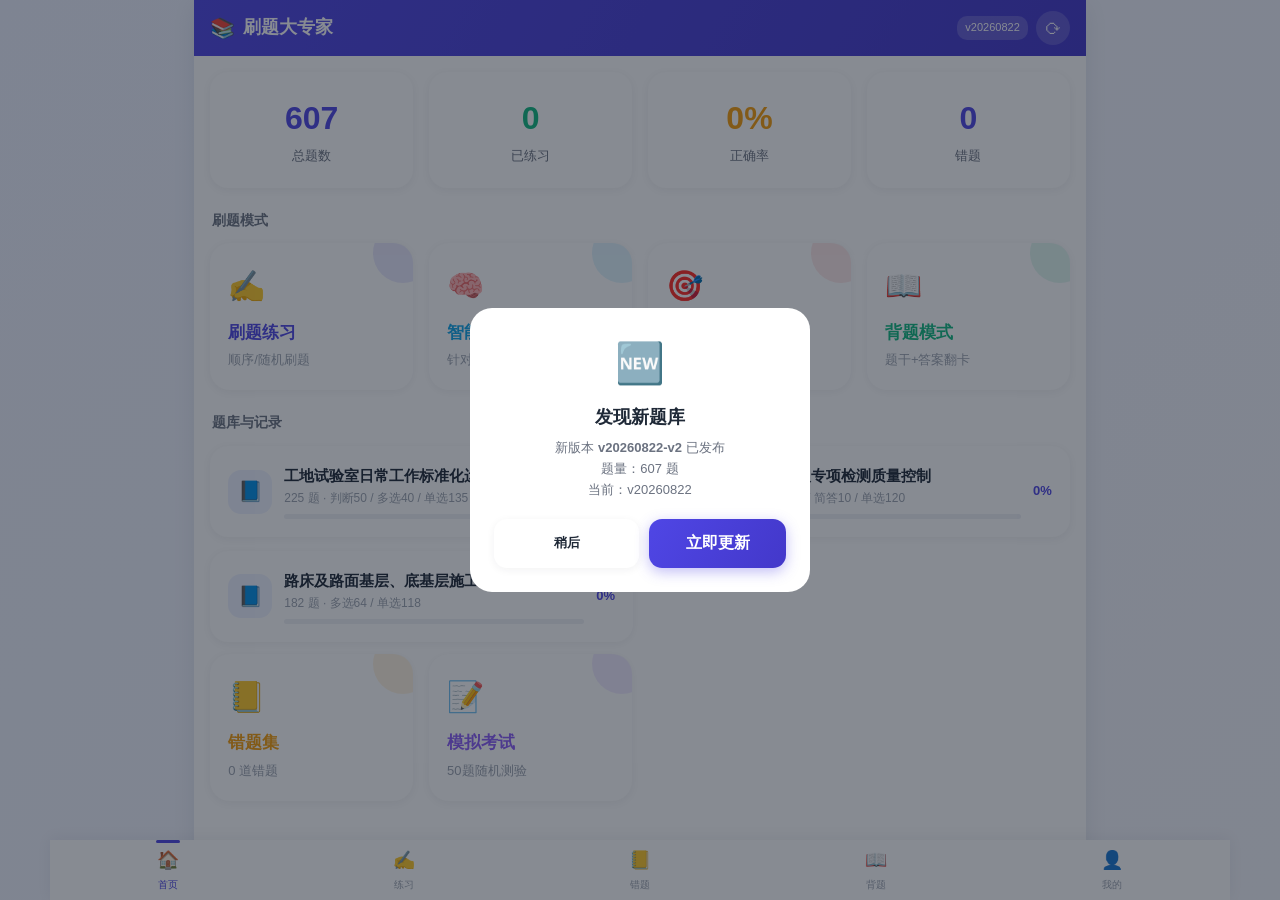
==== commit a7601731: "feat: 背题模式配置页增加简答题提示" ====
--- a/index.html
+++ b/index.html
@@ -130,6 +130,9 @@
       <select id="setup-bank" class="select"></select>
       <label class="field-label">题型</label>
       <div class="chip-row" id="setup-types"></div>
+      <div id="setup-short-hint" class="hidden" style="font-size:12px;color:var(--accent2);margin:-4px 0 12px;padding:8px 12px;background:var(--primary-l);border-radius:10px;line-height:1.6">
+        💡 背题模式包含<b>简答题</b>（共10道），直接展示参考答案全文，适合背诵记忆。其它模式仅含选择/判断题。
+      </div>
       <label class="field-label" id="label-order">出题方式</label>
       <div class="chip-row" id="setup-order">
         <span class="chip active" data-val="seq">顺序</span>
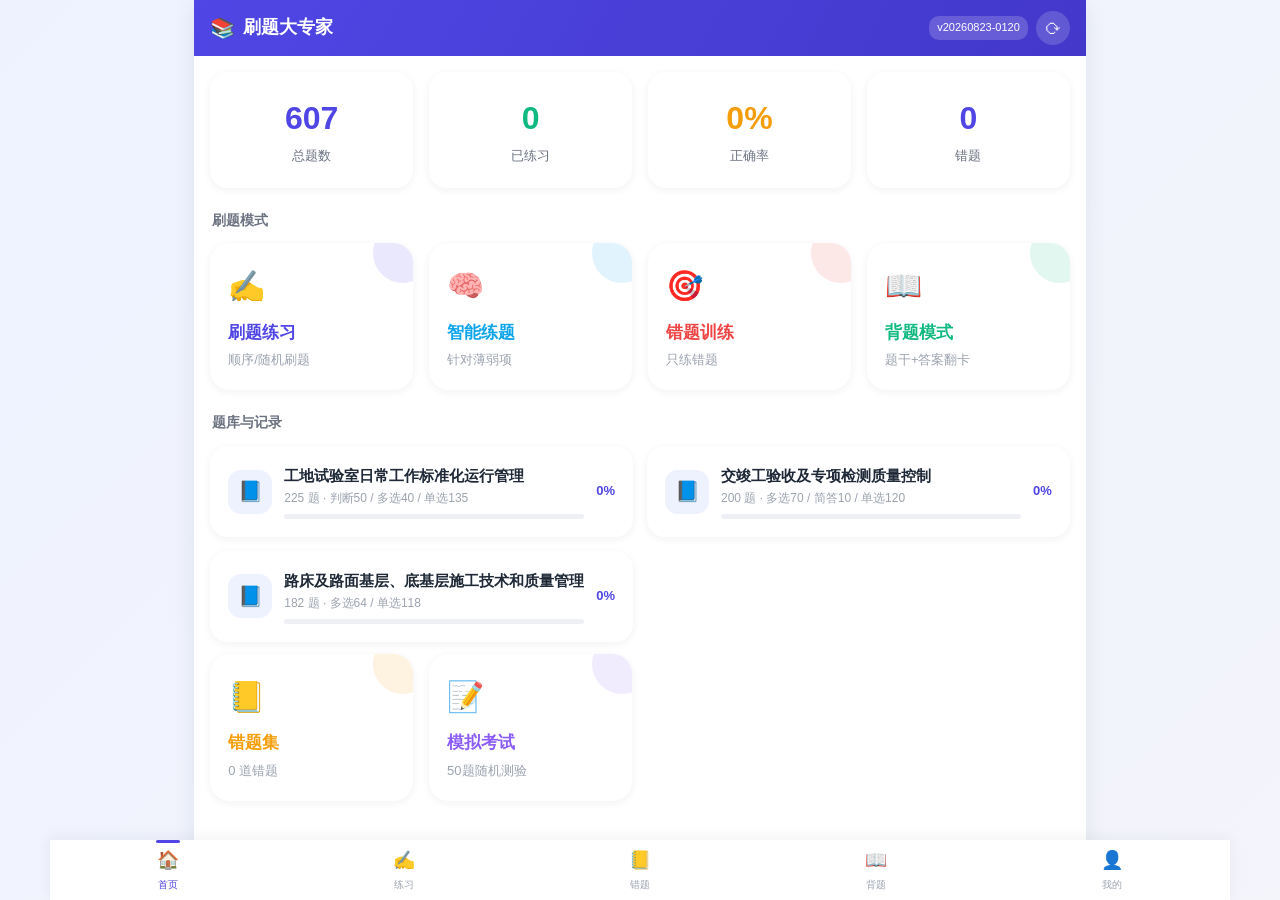
==== commit 668d2c69: "fix: SW HTML stale-while-revalidate+新版本点击提示toast+每分钟reg.update+meta no-cache+SW v16" ====
--- a/index.html
+++ b/index.html
@@ -2,6 +2,9 @@
 <html lang="zh-CN">
 <head>
 <meta charset="UTF-8">
+<meta http-equiv="Cache-Control" content="no-cache, no-store, must-revalidate">
+<meta http-equiv="Pragma" content="no-cache">
+<meta http-equiv="Expires" content="0">
 <meta name="viewport" content="width=device-width, initial-scale=1.0, maximum-scale=1.0, user-scalable=no, viewport-fit=cover">
 <meta name="theme-color" content="#4f46e5">
 <meta name="description" content="刷题大专家 - 毕节南环试验考试刷题App，支持练习、智能练题、错题训练、背题模式与云端同步">
--- a/style.css
+++ b/style.css
@@ -155,16 +155,37 @@
   border-left:3px solid var(--accent)}
 .analysis .an-title{font-size:13px;font-weight:700;color:var(--accent);margin-bottom:6px}
 .analysis .an-body{font-size:13px;color:var(--ink-2);line-height:1.6;white-space:pre-wrap}
-.quiz-foot{display:flex;gap:10px;margin-top:18px}
-.quiz-foot .btn-primary,.quiz-foot .btn-ghost{flex:1;margin-top:0}
+.quiz-foot{display:flex;gap:10px;margin-top:18px;
+  /* 贴窗口底部，高过全局 tabbar（var(--bar-h)=60px），避免被 tabbar 挡住 */
+  position:fixed;
+  bottom:calc(var(--bar-h) + env(safe-area-inset-bottom));
+  left:0;right:0;
+  max-width:560px;margin:0 auto;
+  padding:12px 16px 10px;
+  background:linear-gradient(to bottom,rgba(244,245,251,0),var(--bg) 40%);
+  z-index:9}
+.quiz-foot .btn-primary,.quiz-foot .btn-ghost{flex:1;margin-top:0;padding:14px 10px}
+@media(min-width:760px){
+  .quiz-foot{max-width:820px;background:linear-gradient(to bottom,rgba(255,255,255,0),#fff 40%)}
+}
+@media(min-width:1100px){
+  /* PC 双栏：还原 sticky 到答题容器右栏，不受全局 tabbar 影响 */
+  .quiz-foot{position:sticky;top:auto;bottom:calc(var(--bar-h) + 8px);
+    max-width:none;padding:0;background:none}
+}
+/* 答题页底部额外留空，防止 fixed 操作栏盖住最后一题的解析 */
+#view-quiz{padding-bottom:calc(var(--bar-h) + 130px)}
 
 /* PC 大屏答题页左右分栏：左题右答题卡 */
 @media(min-width:1100px){
   #view-quiz{display:none}
-  #view-quiz.active{display:grid;grid-template-columns:1fr 280px;gap:24px;align-items:start}
+  #view-quiz.active{display:grid;grid-template-columns:1fr 280px;gap:24px;align-items:start;
+    padding-bottom:calc(var(--bar-h) + 32px)}
   #view-quiz > .quiz-head{grid-column:1/3}
   #view-quiz > #quiz-body{grid-column:1}
-  #view-quiz > .quiz-foot{grid-column:2;grid-row:2;position:sticky;top:calc(var(--top-h) + 16px);flex-direction:column;gap:8px;margin-top:0}
+  #view-quiz > .quiz-foot{position:sticky;grid-column:2;grid-row:2;top:calc(var(--top-h) + 16px);
+    bottom:auto;left:auto;right:auto;max-width:none;padding:0;background:none;
+    z-index:auto;flex-direction:column;gap:8px;margin-top:0}
   #view-quiz > .quiz-foot .btn-primary,
   #view-quiz > .quiz-foot .btn-ghost{width:100%;padding:14px}
   /* 答题卡（JS 动态注入，见下方独立样式块） */
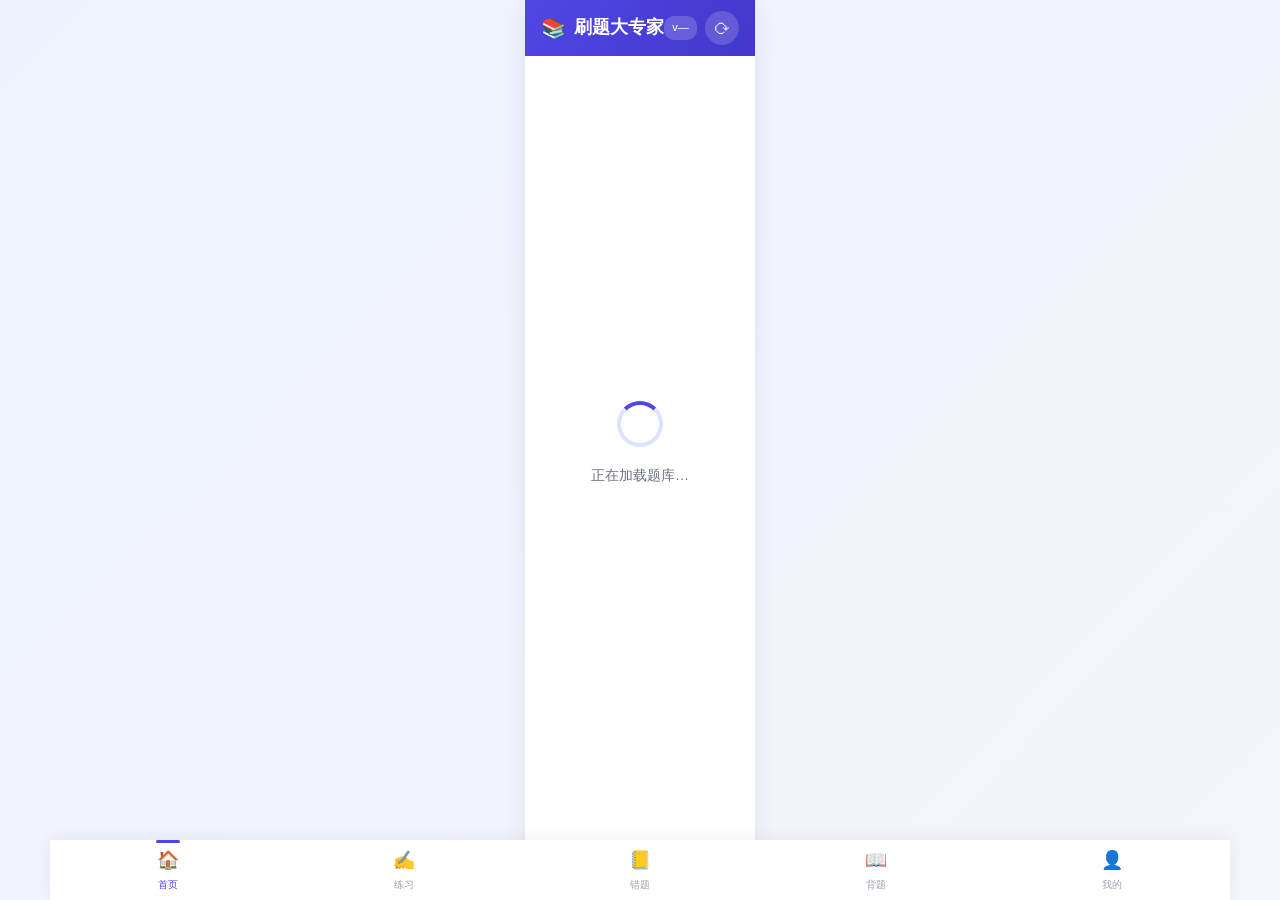
==== commit 9a63d2ca: "ux: 删除拉取合并按钮换成检查版本更新+SW stale-while-revalidate+点击刷新toast+手机quiz-foot吸底高于tabbar+双向同步修复+SW v17" ====
--- a/index.html
+++ b/index.html
@@ -239,7 +239,7 @@
     </div>
     <div class="me-actions">
       <button class="btn-ghost" id="me-cloud-push">☁️ 立即同步到云端</button>
-      <button class="btn-ghost" id="me-cloud-pull">⤵️ 拉取并合并云端进度</button>
+      <button class="btn-ghost" id="me-check-update">🔄 检查版本更新</button>
       <button class="btn-ghost" id="me-export">📤 导出所有数据</button>
       <label class="btn-ghost" for="me-import-file">📥 导入数据</label>
       <input id="me-import-file" type="file" accept=".json,application/json" style="display:none">
@@ -259,4 +259,4 @@
 <script src="js/store.js"></script>
 <script src="js/app.js"></script>
 </body>
-</html>
+</html>
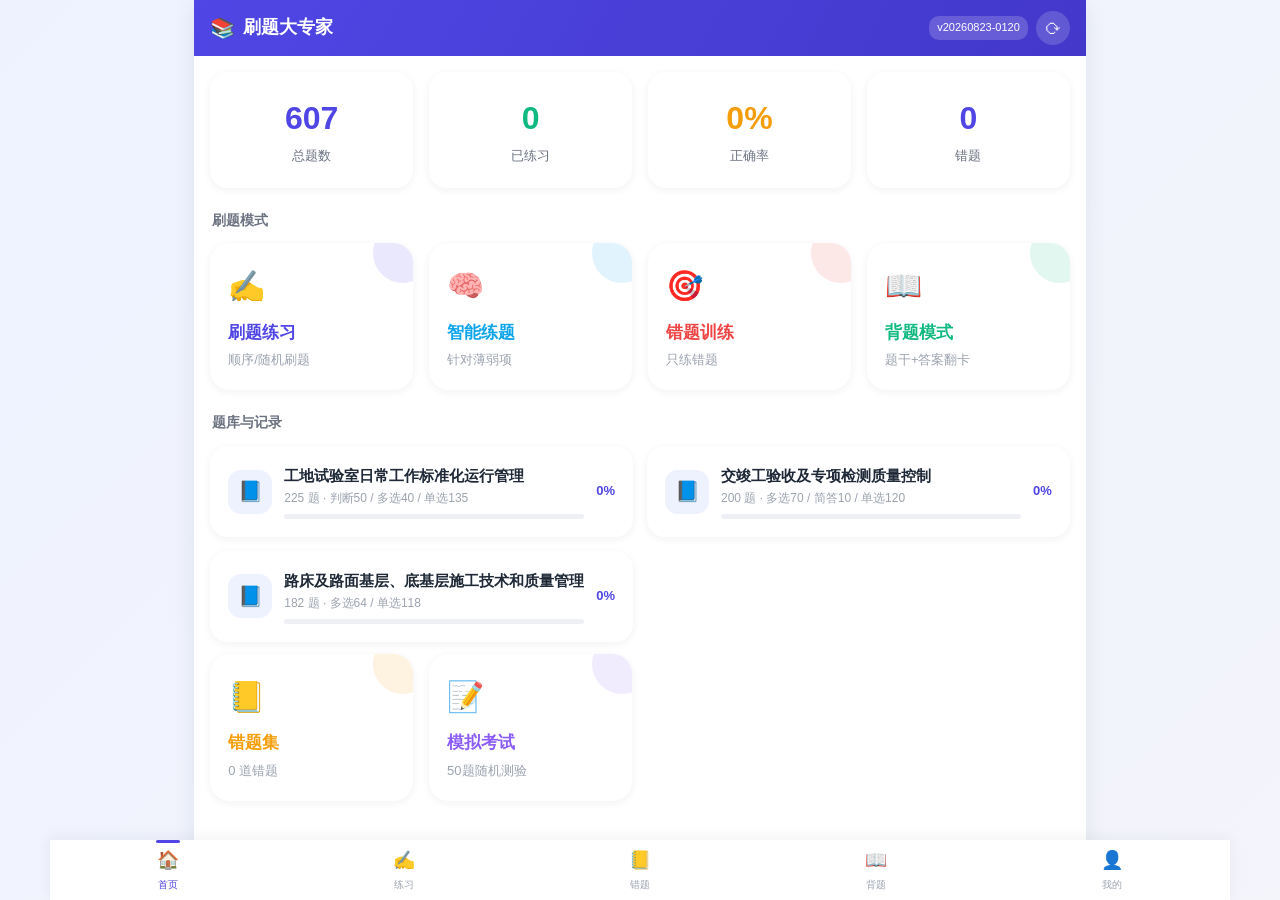
==== commit 7fd41abe: "feat: 增加管理后台页面 + SW v19 缓存升级" ====
--- a/index.html
+++ b/index.html
@@ -243,6 +243,7 @@
       <button class="btn-ghost" id="me-export">📤 导出所有数据</button>
       <label class="btn-ghost" for="me-import-file">📥 导入数据</label>
       <input id="me-import-file" type="file" accept=".json,application/json" style="display:none">
+      <a href="admin.html" class="btn-ghost" style="text-decoration:none;text-align:center">📊 管理后台</a>
       <button class="btn-ghost" id="me-switch">切换账号</button>
       <button class="btn-primary" id="me-logout">退出登录</button>
     </div>
